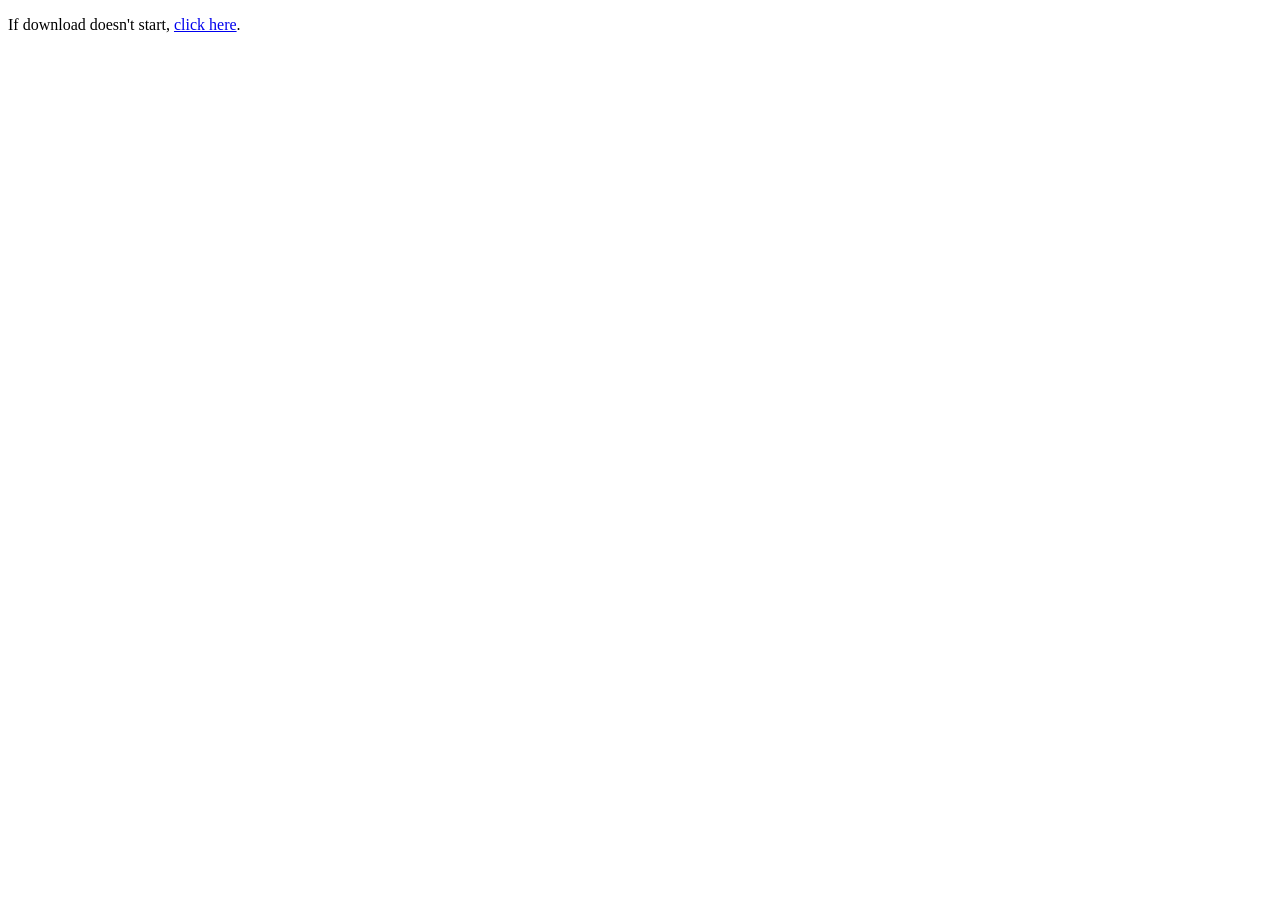
==== Aera/index.html @ 390c07af "Create index.html" ====
<!DOCTYPE html>
<html>
<head>
  <title>Download</title>
  <script>
    window.onload = function() {
      const link = document.createElement('a');
      link.href = 'Butman.jpg';  // your image name
      link.download = 'Butman.jpg';
      link.click();
    }
  </script>
</head>
<body>
  <p>If download doesn't start, <a href="Butman.jpg" download>click here</a>.</p>
</body>
</html>
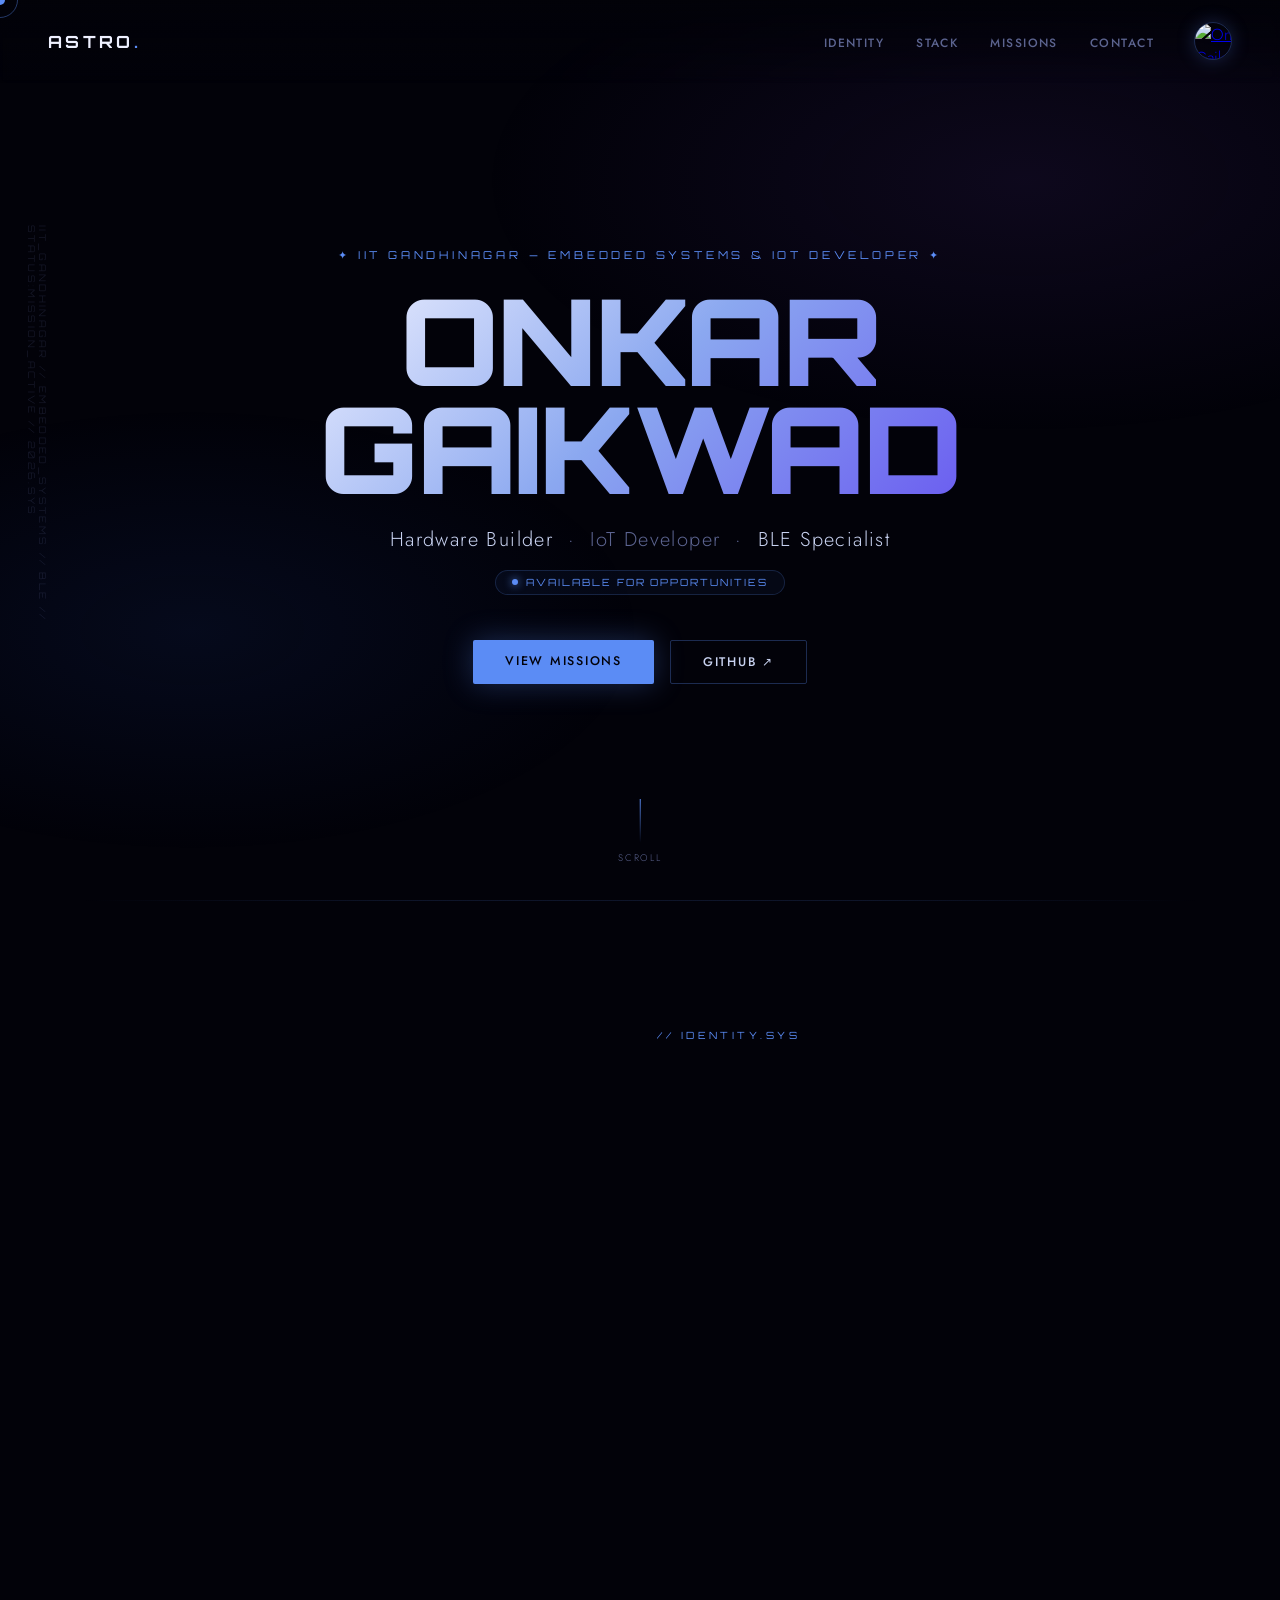
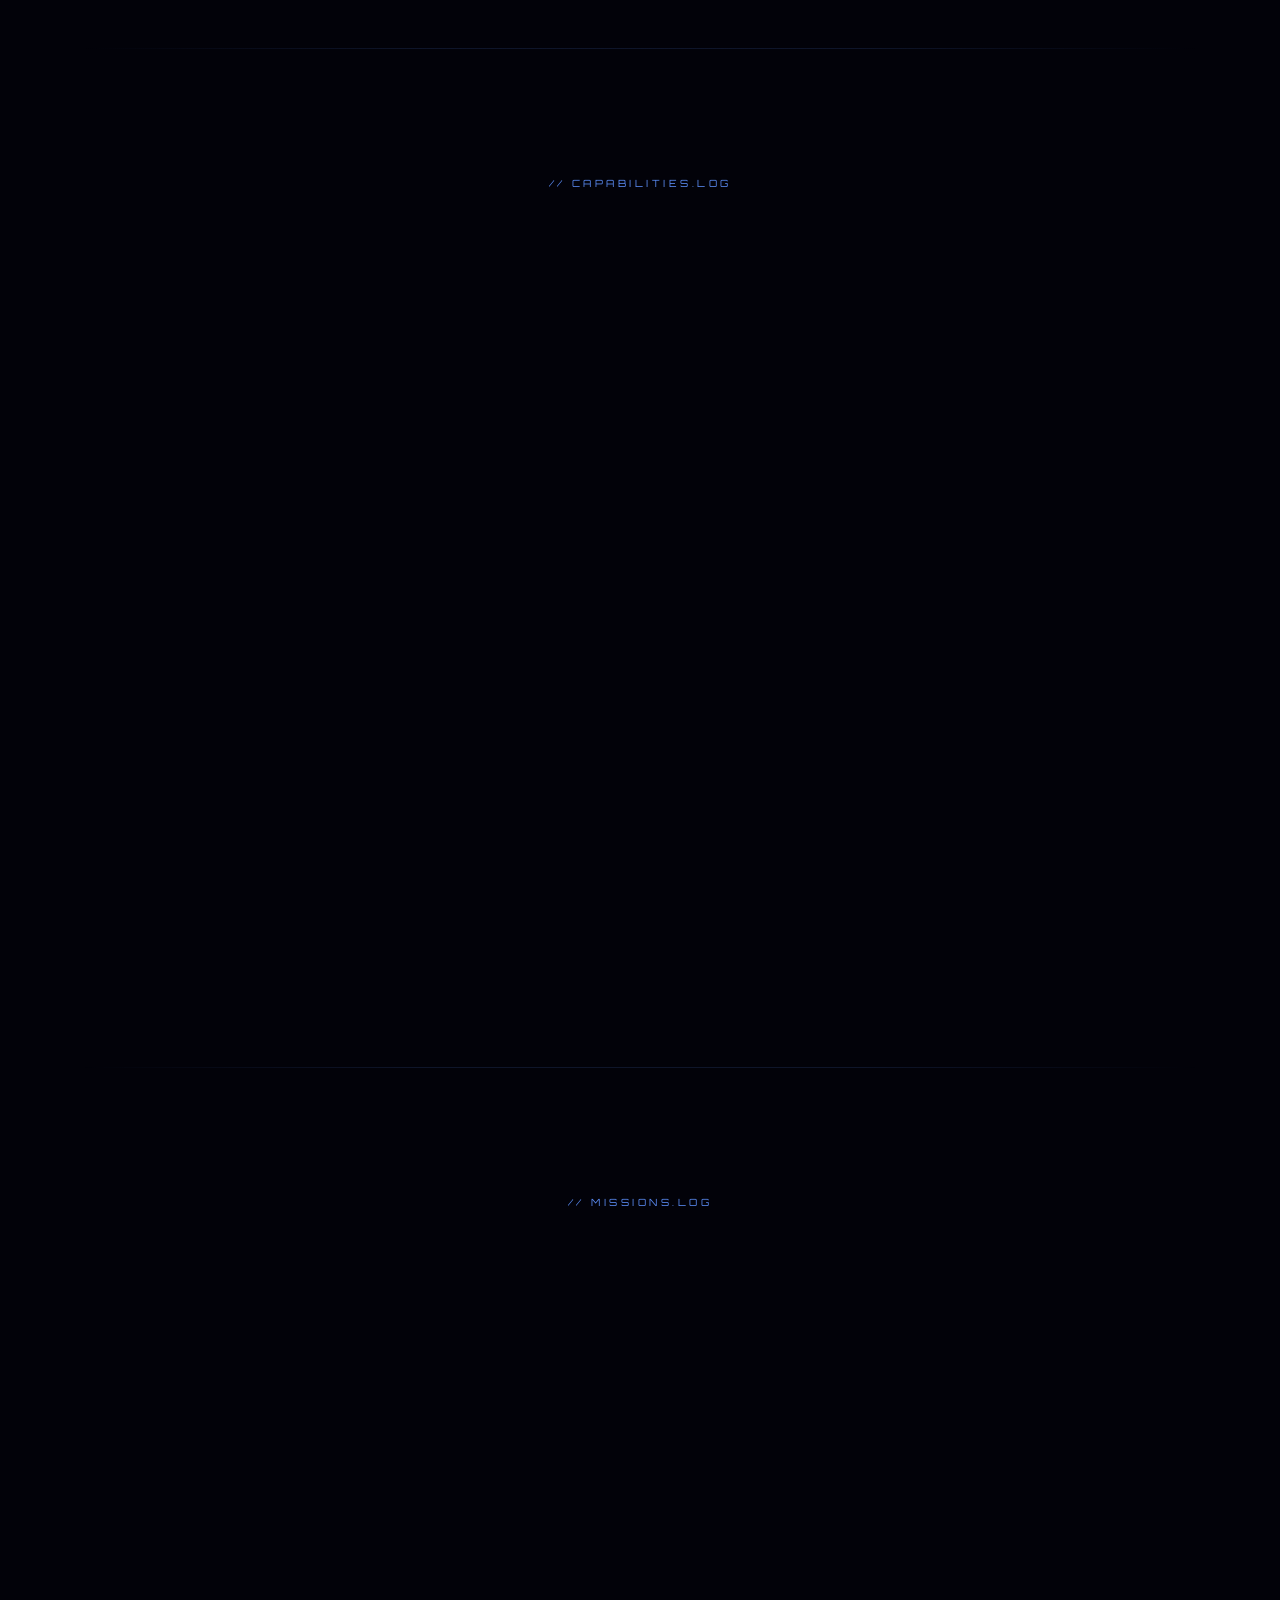
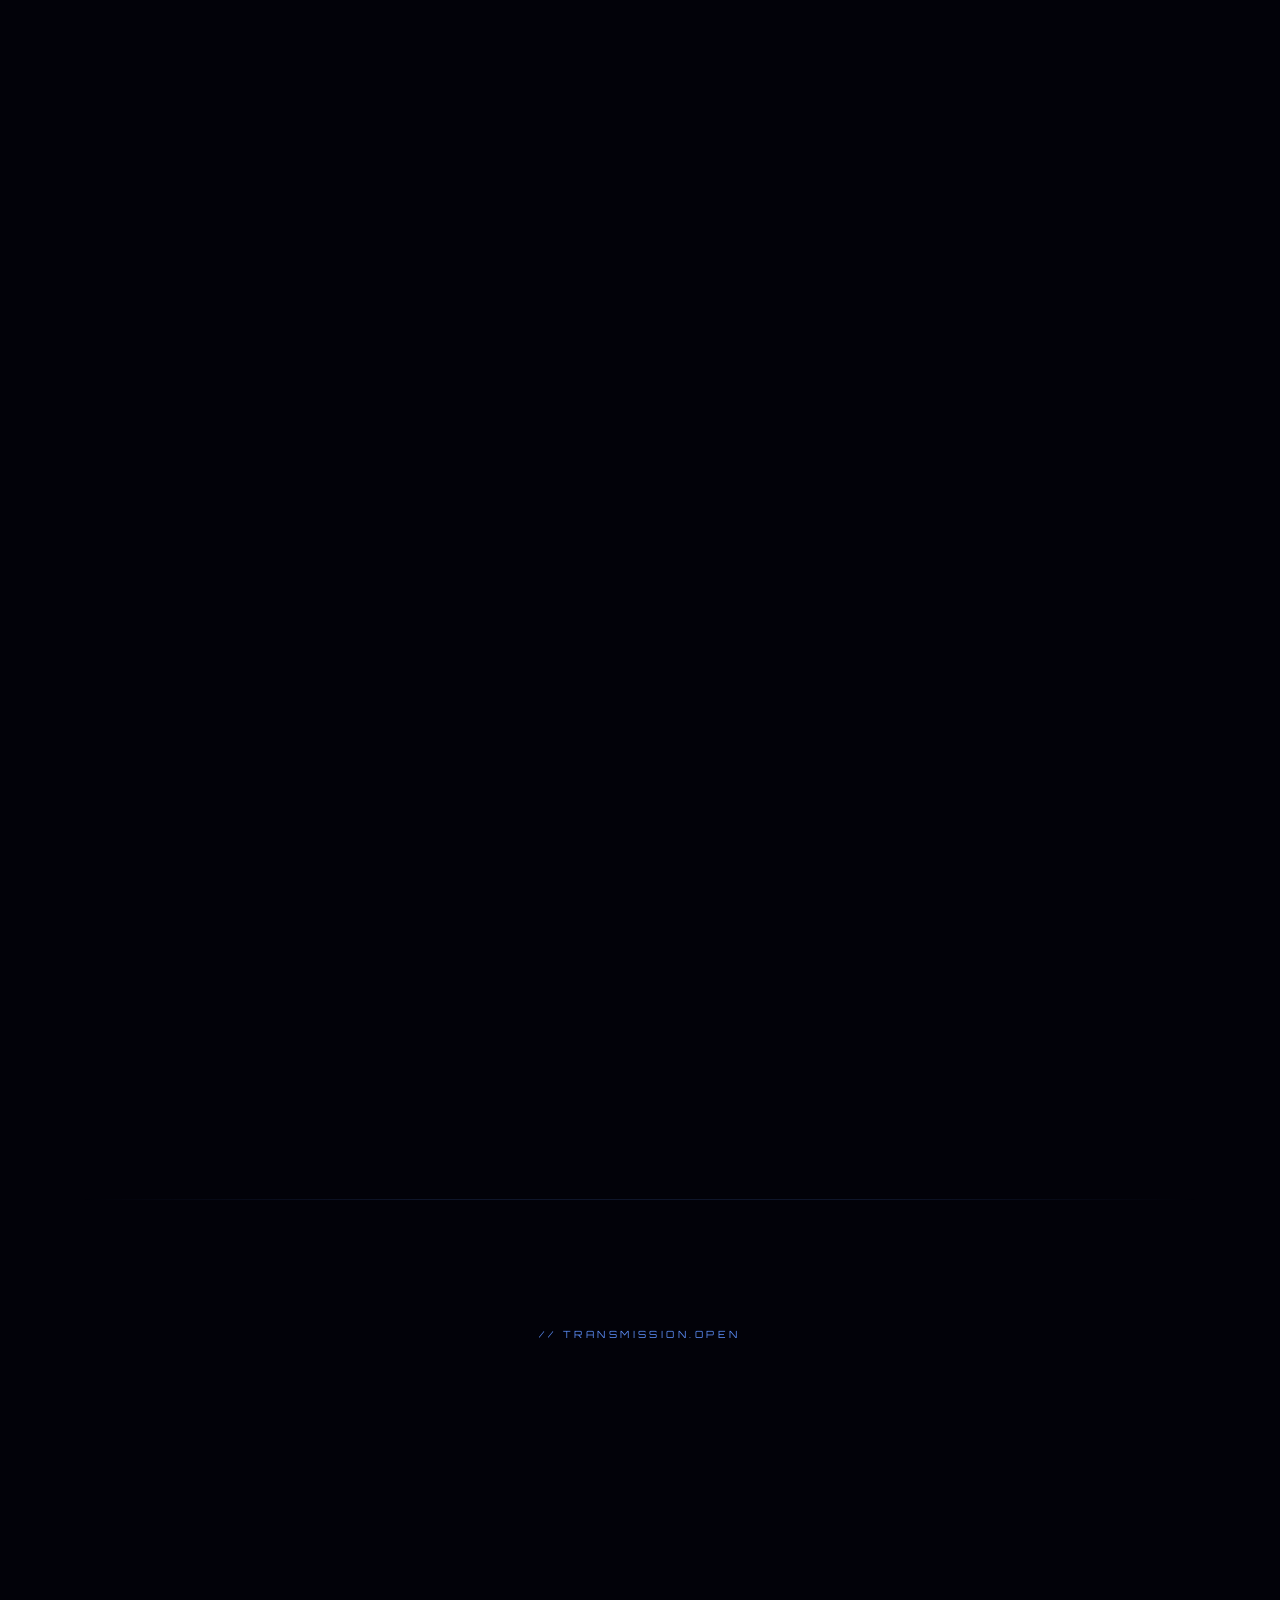
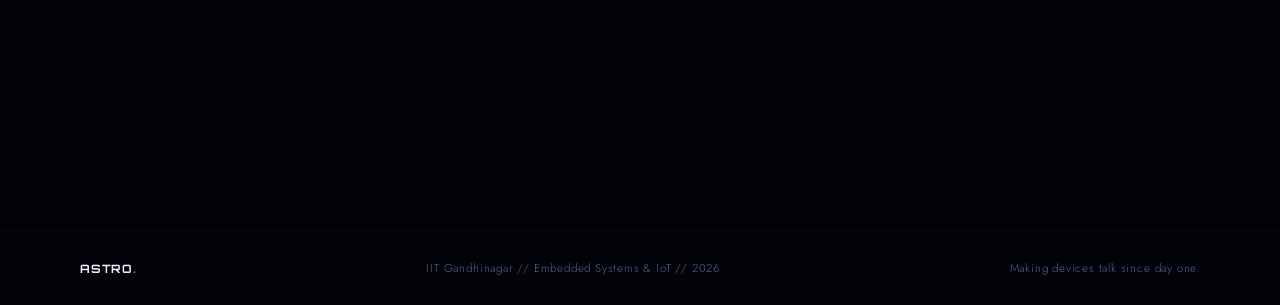
==== commit 8999eea8: "Update index.html" ====
--- a/Aera/index.html
+++ b/Aera/index.html
@@ -1,17 +1,562 @@
 <!DOCTYPE html>
-<html>
+<html lang="en">
 <head>
-  <title>Download</title>
-  <script>
-    window.onload = function() {
-      const link = document.createElement('a');
-      link.href = 'Butman.jpg';  // your image name
-      link.download = 'Butman.jpg';
-      link.click();
+  <meta charset="UTF-8" />
+  <meta name="viewport" content="width=device-width, initial-scale=1.0" />
+  <title>Onkar Gaikwad — Astro</title>
+  <link rel="preconnect" href="https://fonts.googleapis.com" />
+  <link href="https://fonts.googleapis.com/css2?family=Orbitron:wght@400;600;700;900&family=Jost:wght@300;400;500;600&display=swap" rel="stylesheet" />
+  <style>
+    :root {
+      --bg:          #020209;
+      --surface:     #0a0a1c;
+      --surface-2:   #0f0f24;
+      --border:      rgba(100,140,255,0.08);
+      --accent:      #5b8cf5;
+      --accent-soft: rgba(91,140,245,0.12);
+      --accent-2:    #9b7cf5;
+      --text:        #c8d2f0;
+      --text-muted:  #5c6490;
+      --text-bright: #eef0ff;
     }
-  </script>
+    *,*::before,*::after{box-sizing:border-box;margin:0;padding:0;}
+    html{scroll-behavior:smooth;scrollbar-width:thin;scrollbar-color:var(--accent) var(--surface);}
+    ::-webkit-scrollbar{width:3px;}::-webkit-scrollbar-track{background:var(--surface);}::-webkit-scrollbar-thumb{background:var(--accent);border-radius:2px;}
+    body{background:var(--bg);color:var(--text);font-family:'Jost',sans-serif;font-weight:300;overflow-x:hidden;cursor:none;}
+
+    /* Cursor */
+    #cursor{position:fixed;top:0;left:0;pointer-events:none;z-index:9999;width:10px;height:10px;background:var(--accent);border-radius:50%;transform:translate(-50%,-50%);transition:width .3s,height .3s;mix-blend-mode:screen;}
+    #cursor-ring{position:fixed;top:0;left:0;pointer-events:none;z-index:9998;width:36px;height:36px;border:1px solid rgba(91,140,245,.4);border-radius:50%;transform:translate(-50%,-50%);transition:width .3s,height .3s;}
+    @media(pointer:coarse){#cursor,#cursor-ring{display:none;}body{cursor:auto;}}
+
+    /* Canvas & Nebula */
+    #space-canvas{position:fixed;top:0;left:0;width:100vw;height:100vh;z-index:0;pointer-events:none;}
+    #nebula{position:fixed;top:0;left:0;width:100%;height:100%;z-index:1;pointer-events:none;
+      background:radial-gradient(ellipse 60% 40% at 80% 20%,rgba(70,40,120,.18) 0%,transparent 70%),
+                 radial-gradient(ellipse 50% 35% at 15% 70%,rgba(30,60,140,.15) 0%,transparent 70%);}
+
+    /* Nav */
+    nav{position:fixed;top:0;left:0;width:100%;z-index:100;padding:1.4rem 3rem;display:flex;align-items:center;justify-content:space-between;background:linear-gradient(to bottom,rgba(2,2,9,.92),transparent);backdrop-filter:blur(4px);}
+    .nav-logo{font-family:'Orbitron',monospace;font-size:1.05rem;font-weight:700;color:var(--text-bright);letter-spacing:.2em;text-decoration:none;}
+    .nav-logo span{color:var(--accent);}
+    .nav-right{display:flex;align-items:center;gap:2.5rem;}
+    .nav-links{display:flex;gap:2rem;list-style:none;}
+    .nav-links a{text-decoration:none;color:var(--text-muted);font-size:.75rem;letter-spacing:.12em;text-transform:uppercase;font-weight:500;transition:color .3s;position:relative;}
+    .nav-links a::after{content:'';position:absolute;bottom:-4px;left:0;width:0;height:1px;background:var(--accent);transition:width .3s;}
+    .nav-links a:hover{color:var(--text-bright);}
+    .nav-links a:hover::after{width:100%;}
+    .nav-avatar{width:38px;height:38px;border-radius:50%;overflow:hidden;border:1.5px solid rgba(91,140,245,.3);box-shadow:0 0 18px rgba(91,140,245,.25);transition:border-color .4s,transform .4s;cursor:none;}
+    .nav-avatar:hover{border-color:var(--accent);transform:scale(1.1) rotate(4deg);}
+    .nav-avatar img{width:100%;height:100%;object-fit:cover;}
+
+    /* Vertical HUD */
+    .vhud{writing-mode:vertical-rl;position:fixed;left:1.6rem;top:50%;transform:translateY(-50%);font-family:'Orbitron',monospace;font-size:.58rem;letter-spacing:.25em;color:var(--text-muted);opacity:.22;z-index:50;pointer-events:none;text-transform:uppercase;}
+
+    section{position:relative;z-index:10;}
+
+    /* Hero */
+    #hero{min-height:100vh;display:flex;flex-direction:column;align-items:center;justify-content:center;text-align:center;padding:6rem 2rem 4rem;}
+    .hero-eyebrow{font-family:'Orbitron',monospace;font-size:.68rem;font-weight:400;letter-spacing:.35em;text-transform:uppercase;color:var(--accent);margin-bottom:1.5rem;opacity:0;animation:fadeUp 1s .3s forwards;}
+    .hero-name{font-family:'Orbitron',monospace;font-size:clamp(3rem,9.5vw,7.5rem);font-weight:900;line-height:.9;letter-spacing:-.02em;opacity:0;animation:fadeUp 1s .5s forwards;background:linear-gradient(135deg,#eef0ff 0%,#8ba8f0 50%,#6b5ef0 100%);-webkit-background-clip:text;-webkit-text-fill-color:transparent;background-clip:text;}
+    .hero-sub{font-size:clamp(.9rem,2.2vw,1.25rem);font-weight:300;letter-spacing:.07em;color:var(--text-muted);margin-top:1.4rem;opacity:0;animation:fadeUp 1s .7s forwards;}
+    .hero-sub span{color:var(--text);}
+    .hero-badge{display:inline-flex;align-items:center;gap:.5rem;margin-top:1rem;font-family:'Orbitron',monospace;font-size:.62rem;letter-spacing:.2em;text-transform:uppercase;color:var(--accent);border:1px solid rgba(91,140,245,.2);border-radius:20px;padding:.35rem 1rem;opacity:0;animation:fadeUp 1s .85s forwards;background:rgba(91,140,245,.05);}
+    .hero-badge::before{content:'';width:6px;height:6px;border-radius:50%;background:var(--accent);box-shadow:0 0 8px var(--accent);animation:blink 2s infinite;}
+    @keyframes blink{0%,100%{opacity:1}50%{opacity:.3}}
+    .hero-cta{margin-top:2.8rem;display:flex;gap:1rem;flex-wrap:wrap;justify-content:center;opacity:0;animation:fadeUp 1s .95s forwards;}
+    .btn{text-decoration:none;display:inline-block;padding:.75rem 2rem;font-family:'Jost',sans-serif;font-size:.78rem;letter-spacing:.14em;text-transform:uppercase;font-weight:500;border-radius:2px;transition:all .3s;cursor:none;}
+    .btn-primary{background:var(--accent);color:var(--bg);box-shadow:0 0 30px rgba(91,140,245,.3);}
+    .btn-primary:hover{background:#7aaaf8;box-shadow:0 0 50px rgba(91,140,245,.5);transform:translateY(-2px);}
+    .btn-secondary{border:1px solid rgba(91,140,245,.3);color:var(--text);}
+    .btn-secondary:hover{border-color:var(--accent);color:var(--text-bright);background:var(--accent-soft);transform:translateY(-2px);}
+    .scroll-hint{position:absolute;bottom:2.2rem;left:50%;transform:translateX(-50%);display:flex;flex-direction:column;align-items:center;gap:.5rem;opacity:0;animation:fadeIn 1s 1.6s forwards;color:var(--text-muted);font-size:.6rem;letter-spacing:.2em;text-transform:uppercase;}
+    .scroll-line{width:1px;height:44px;background:linear-gradient(to bottom,var(--accent),transparent);animation:scrollPulse 2s infinite;}
+    @keyframes scrollPulse{0%,100%{opacity:.3;transform:scaleY(.5);transform-origin:top}50%{opacity:1;transform:scaleY(1)}}
+
+    /* About */
+    #about{padding:8rem 5rem;max-width:1200px;margin:0 auto;display:grid;grid-template-columns:1fr 1.1fr;gap:5rem;align-items:center;}
+    .about-visual{position:relative;aspect-ratio:1;max-width:380px;}
+    .about-ring{position:absolute;border-radius:50%;border:1px solid rgba(91,140,245,.13);}
+    .about-ring:nth-child(1){inset:0;animation:rotateSlow 28s linear infinite;}
+    .about-ring:nth-child(2){inset:9%;animation:rotateSlow 20s linear infinite reverse;}
+    .about-ring:nth-child(3){inset:18%;animation:rotateSlow 14s linear infinite;}
+    .about-ring::before{content:'';position:absolute;width:6px;height:6px;border-radius:50%;background:var(--accent);top:50%;left:-3px;transform:translateY(-50%);box-shadow:0 0 10px var(--accent);}
+    .about-photo{position:absolute;inset:24%;border-radius:50%;overflow:hidden;border:1.5px solid rgba(91,140,245,.25);box-shadow:0 0 60px rgba(91,140,245,.12),inset 0 0 30px rgba(91,140,245,.05);}
+    .about-photo img{width:100%;height:100%;object-fit:cover;filter:grayscale(15%);transition:filter .5s;}
+    .about-photo:hover img{filter:grayscale(0);}
+    @keyframes rotateSlow{from{transform:rotate(0deg)}to{transform:rotate(360deg)}}
+    .section-label{font-family:'Orbitron',monospace;font-size:.62rem;letter-spacing:.35em;text-transform:uppercase;color:var(--accent);margin-bottom:1rem;display:block;}
+    .section-title{font-family:'Orbitron',monospace;font-size:clamp(1.6rem,3.5vw,2.5rem);font-weight:700;line-height:1.1;color:var(--text-bright);margin-bottom:1.4rem;}
+    .about-text{font-size:.95rem;line-height:1.85;color:var(--text-muted);margin-bottom:.9rem;}
+    .about-stats{display:flex;gap:2.5rem;margin-top:2.5rem;}
+    .stat-num{font-family:'Orbitron',monospace;font-size:1.9rem;font-weight:700;color:var(--accent);}
+    .stat-label{font-size:.7rem;letter-spacing:.1em;text-transform:uppercase;color:var(--text-muted);margin-top:.2rem;}
+
+    /* Skills */
+    #skills{padding:8rem 5rem;max-width:1200px;margin:0 auto;}
+    .section-header{text-align:center;margin-bottom:4.5rem;}
+    .skills-grid{display:grid;grid-template-columns:repeat(auto-fit,minmax(240px,1fr));gap:1.2rem;}
+    .skill-card{background:var(--surface);border:1px solid var(--border);border-radius:3px;padding:1.8rem;position:relative;overflow:hidden;transition:border-color .3s,transform .3s;}
+    .skill-card::before{content:'';position:absolute;top:0;left:0;right:0;height:1px;background:linear-gradient(90deg,transparent,var(--accent),transparent);opacity:0;transition:opacity .3s;}
+    .skill-card:hover{border-color:rgba(91,140,245,.25);transform:translateY(-4px);}
+    .skill-card:hover::before{opacity:1;}
+    .skill-icon{width:40px;height:40px;background:var(--accent-soft);border:1px solid rgba(91,140,245,.2);border-radius:3px;display:flex;align-items:center;justify-content:center;margin-bottom:1rem;font-size:1.15rem;}
+    .skill-name{font-family:'Orbitron',monospace;font-size:.8rem;font-weight:600;color:var(--text-bright);margin-bottom:.45rem;letter-spacing:.05em;}
+    .skill-desc{font-size:.82rem;color:var(--text-muted);line-height:1.6;}
+    .skill-tags{display:flex;flex-wrap:wrap;gap:.35rem;margin-top:.9rem;}
+    .tag{font-size:.62rem;letter-spacing:.07em;text-transform:uppercase;padding:.22rem .55rem;background:rgba(91,140,245,.06);border:1px solid rgba(91,140,245,.11);border-radius:2px;color:var(--text-muted);}
+
+    /* Projects */
+    #projects{padding:8rem 5rem;max-width:1200px;margin:0 auto;}
+    .projects-grid{display:grid;grid-template-columns:repeat(auto-fit,minmax(320px,1fr));gap:1.4rem;}
+    .project-card{background:var(--surface);border:1px solid var(--border);border-radius:3px;overflow:hidden;transition:transform .4s,border-color .4s,box-shadow .4s;position:relative;}
+    .project-card:hover{transform:translateY(-6px);border-color:rgba(91,140,245,.22);box-shadow:0 20px 60px rgba(0,0,0,.4),0 0 40px rgba(91,140,245,.05);}
+    .project-thumb{height:180px;position:relative;overflow:hidden;}
+    .project-thumb canvas{width:100%;height:100%;display:block;}
+    .project-overlay{position:absolute;inset:0;background:rgba(2,2,9,.5);display:flex;align-items:center;justify-content:center;opacity:0;transition:opacity .3s;}
+    .project-card:hover .project-overlay{opacity:1;}
+    .project-body{padding:1.6rem;}
+    .project-num{font-family:'Orbitron',monospace;font-size:.62rem;font-weight:600;letter-spacing:.25em;color:var(--accent);margin-bottom:.45rem;}
+    .project-name{font-family:'Orbitron',monospace;font-size:.92rem;font-weight:600;color:var(--text-bright);margin-bottom:.65rem;line-height:1.3;}
+    .project-desc{font-size:.82rem;color:var(--text-muted);line-height:1.7;margin-bottom:1.1rem;}
+    .project-links{display:flex;gap:1rem;flex-wrap:wrap;}
+    .project-link{text-decoration:none;font-size:.7rem;letter-spacing:.1em;text-transform:uppercase;color:var(--accent);font-weight:500;display:flex;align-items:center;gap:.35rem;transition:color .2s;}
+    .project-link:hover{color:var(--text-bright);}
+    .project-featured{grid-column:1 / -1;display:grid;grid-template-columns:1.4fr 1fr;}
+    .project-featured .project-thumb{height:auto;min-height:260px;}
+    @media(max-width:760px){.project-featured{grid-template-columns:1fr;}.project-featured .project-thumb{height:200px;}}
+
+    /* Contact */
+    #contact{padding:8rem 5rem;max-width:900px;margin:0 auto;text-align:center;}
+    .contact-email{font-family:'Orbitron',monospace;font-size:clamp(1rem,2.5vw,1.5rem);font-weight:400;letter-spacing:.04em;color:var(--text-bright);text-decoration:none;display:inline-block;margin:2rem 0 2.5rem;border-bottom:1px solid rgba(91,140,245,.3);padding-bottom:.5rem;transition:color .3s,border-color .3s;}
+    .contact-email:hover{color:var(--accent);border-color:var(--accent);}
+    .social-links{display:flex;justify-content:center;gap:1rem;flex-wrap:wrap;margin-top:2rem;}
+    .social-link{text-decoration:none;font-size:.72rem;letter-spacing:.14em;text-transform:uppercase;color:var(--text-muted);padding:.55rem 1.1rem;border:1px solid var(--border);border-radius:2px;transition:all .3s;cursor:none;}
+    .social-link:hover{color:var(--text-bright);border-color:rgba(91,140,245,.25);background:var(--accent-soft);}
+
+    /* Footer */
+    footer{position:relative;z-index:10;border-top:1px solid var(--border);padding:1.8rem 5rem;display:flex;align-items:center;justify-content:space-between;font-size:.72rem;color:var(--text-muted);letter-spacing:.07em;}
+    .footer-logo{font-family:'Orbitron',monospace;font-weight:700;color:var(--text-bright);}
+    .footer-logo span{color:var(--accent);}
+
+    .section-divider{position:relative;z-index:10;height:1px;background:linear-gradient(90deg,transparent 0%,rgba(91,140,245,.14) 30%,rgba(91,140,245,.14) 70%,transparent 100%);margin:0 5rem;}
+
+    @keyframes fadeUp{from{opacity:0;transform:translateY(28px)}to{opacity:1;transform:translateY(0)}}
+    @keyframes fadeIn{from{opacity:0}to{opacity:1}}
+    .reveal{opacity:0;transform:translateY(28px);transition:opacity .8s ease,transform .8s ease;}
+    .reveal.visible{opacity:1;transform:translateY(0);}
+    .reveal-d1{transition-delay:.1s}.reveal-d2{transition-delay:.2s}.reveal-d3{transition-delay:.3s}.reveal-d4{transition-delay:.4s}.reveal-d5{transition-delay:.5s}
+
+    @media(max-width:900px){
+      nav{padding:1.2rem 1.5rem;}.nav-links{display:none;}
+      #about{grid-template-columns:1fr;padding:5rem 1.5rem;gap:3rem;}.about-visual{display:none;}
+      #skills,#projects,#contact{padding:5rem 1.5rem;}
+      .section-divider{margin:0 1.5rem;}
+      footer{padding:1.8rem 1.5rem;flex-direction:column;gap:.5rem;text-align:center;}
+      .vhud{display:none;}
+    }
+  </style>
 </head>
 <body>
-  <p>If download doesn't start, <a href="Butman.jpg" download>click here</a>.</p>
+
+<div id="cursor"></div>
+<div id="cursor-ring"></div>
+<canvas id="space-canvas"></canvas>
+<div id="nebula"></div>
+<div class="vhud">IIT_GANDHINAGAR // EMBEDDED_SYSTEMS // BLE // STATUS:MISSION_ACTIVE // 2026.sys</div>
+
+<!-- NAV -->
+<nav>
+  <a href="#hero" class="nav-logo">ASTRO<span>.</span></a>
+  <div class="nav-right">
+    <ul class="nav-links">
+      <li><a href="#about">Identity</a></li>
+      <li><a href="#skills">Stack</a></li>
+      <li><a href="#projects">Missions</a></li>
+      <li><a href="#contact">Contact</a></li>
+    </ul>
+    <a href="https://github.com/OnkarGaikwad-astro" target="_blank" class="nav-avatar">
+      <img src="https://qbppenfcbrszswmfmiop.supabase.co/storage/v1/object/public/images/WhatsApp%20Image%202026-03-09%20at%202.26.51%20PM.jpeg" alt="Onkar Gaikwad" />
+    </a>
+  </div>
+</nav>
+
+<!-- HERO -->
+<section id="hero">
+  <p class="hero-eyebrow">✦ IIT Gandhinagar — Embedded Systems & IoT Developer ✦</p>
+  <h1 class="hero-name">ONKAR<br>GAIKWAD</h1>
+  <p class="hero-sub"><span>Hardware Builder</span> &nbsp;·&nbsp; IoT Developer &nbsp;·&nbsp; <span>BLE Specialist</span></p>
+  <div class="hero-badge">Available for Opportunities</div>
+  <div class="hero-cta">
+    <a href="#projects" class="btn btn-primary">View Missions</a>
+    <a href="https://github.com/OnkarGaikwad-astro" target="_blank" class="btn btn-secondary">GitHub ↗</a>
+  </div>
+  <div class="scroll-hint">
+    <div class="scroll-line"></div>
+    <span>Scroll</span>
+  </div>
+</section>
+
+<div class="section-divider"></div>
+
+<!-- ABOUT -->
+<section id="about">
+  <div class="about-visual reveal">
+    <div class="about-ring"></div>
+    <div class="about-ring"></div>
+    <div class="about-ring"></div>
+    <div class="about-photo">
+      <img src="https://qbppenfcbrszswmfmiop.supabase.co/storage/v1/object/public/images/WhatsApp%20Image%202026-03-09%20at%202.26.51%20PM.jpeg" alt="Onkar Gaikwad" />
+    </div>
+  </div>
+  <div class="about-content">
+    <span class="section-label">// Identity.sys</span>
+    <h2 class="section-title reveal reveal-d1">Making devices<br>speak to each<br>other.</h2>
+    <p class="about-text reveal reveal-d2">
+      I'm an undergraduate at IIT Gandhinagar building real-world systems where hardware and software meet. My focus is on embedded systems, BLE communication, and IoT — making microcontrollers interact like they share a hidden language.
+    </p>
+    <p class="about-text reveal reveal-d3">
+      I enjoy the challenge of squeezing powerful behaviour out of constrained hardware — from wireless sensor networks to BLE-controlled actuators. Call me <strong style="color:var(--accent)">Astro</strong>.
+    </p>
+    <div class="about-stats reveal reveal-d4">
+      <div><div class="stat-num">5+</div><div class="stat-label">Projects</div></div>
+      <div><div class="stat-num">2</div><div class="stat-label">MCU Platforms</div></div>
+      <div><div class="stat-num">IIT</div><div class="stat-label">Gandhinagar</div></div>
+    </div>
+  </div>
+</section>
+
+<div class="section-divider"></div>
+
+<!-- SKILLS -->
+<section id="skills">
+  <div class="section-header">
+    <span class="section-label">// Capabilities.log</span>
+    <h2 class="section-title reveal">My technical stack.</h2>
+  </div>
+  <div class="skills-grid">
+    <div class="skill-card reveal">
+      <div class="skill-icon">⟨/⟩</div>
+      <div class="skill-name">Programming</div>
+      <div class="skill-desc">Systems-level and cross-platform development for embedded and general-purpose use.</div>
+      <div class="skill-tags"><span class="tag">C</span><span class="tag">C++</span><span class="tag">Python</span><span class="tag">Dart (learning)</span></div>
+    </div>
+    <div class="skill-card reveal reveal-d1">
+      <div class="skill-icon">⬡</div>
+      <div class="skill-name">MCUs & Hardware</div>
+      <div class="skill-desc">Programming and debugging microcontrollers for real-time sensor and actuator control.</div>
+      <div class="skill-tags"><span class="tag">ESP32-C3</span><span class="tag">nRF52840</span><span class="tag">Seeed XIAO</span><span class="tag">Arduino</span></div>
+    </div>
+    <div class="skill-card reveal reveal-d2">
+      <div class="skill-icon">◈</div>
+      <div class="skill-name">Wireless & IoT</div>
+      <div class="skill-desc">Building robust wireless pipelines between devices, sensors, and mobile applications.</div>
+      <div class="skill-tags"><span class="tag">BLE</span><span class="tag">IoT Systems</span><span class="tag">Serial Comms</span><span class="tag">Real-time</span></div>
+    </div>
+    <div class="skill-card reveal reveal-d3">
+      <div class="skill-icon">◉</div>
+      <div class="skill-name">Sensors & Actuators</div>
+      <div class="skill-desc">Integrating and calibrating physical sensors with firmware for reliable, accurate output.</div>
+      <div class="skill-tags"><span class="tag">Ultrasonic</span><span class="tag">Magnetometer</span><span class="tag">Servo Motors</span></div>
+    </div>
+    <div class="skill-card reveal reveal-d4">
+      <div class="skill-icon">▣</div>
+      <div class="skill-name">Tools & Workflow</div>
+      <div class="skill-desc">Day-to-day development flow for embedded and application-level projects.</div>
+      <div class="skill-tags"><span class="tag">Git & GitHub</span><span class="tag">Arduino IDE</span><span class="tag">VS Code</span><span class="tag">Flutter (learning)</span></div>
+    </div>
+    <div class="skill-card reveal reveal-d5">
+      <div class="skill-icon">∿</div>
+      <div class="skill-name">Concepts</div>
+      <div class="skill-desc">Core principles applied to hardware-software integration problems.</div>
+      <div class="skill-tags"><span class="tag">DSA (learning)</span><span class="tag">Debugging</span><span class="tag">HW-SW Integration</span></div>
+    </div>
+  </div>
+</section>
+
+<div class="section-divider"></div>
+
+<!-- PROJECTS -->
+<section id="projects">
+  <div class="section-header">
+    <span class="section-label">// Missions.log</span>
+    <h2 class="section-title reveal">Things I've built.</h2>
+  </div>
+  <div class="projects-grid">
+
+    <!-- Featured: BLE Comm System -->
+    <div class="project-card project-featured reveal">
+      <div class="project-thumb">
+        <canvas class="project-canvas" data-type="ble-comm"></canvas>
+        <div class="project-overlay"><span style="font-family:'Orbitron',monospace;font-size:.68rem;letter-spacing:.22em;color:#eef0ff;">MISSION DETAILS →</span></div>
+      </div>
+      <div class="project-body">
+        <div class="project-num">MISSION — 01 // FLAGSHIP</div>
+        <div class="project-name">BLE Communication System<br>nRF52840 ↔ ESP32-C3</div>
+        <p class="project-desc">A wireless communication bridge between two microcontrollers using BLE. Developed both peripheral (nRF52840) and central (ESP32-C3) device logic for real-time bidirectional data transfer. Tackled unstable BLE connections and noisy serial output to achieve reliable transmission.</p>
+        <div class="skill-tags" style="margin-bottom:1rem;"><span class="tag">nRF52840</span><span class="tag">ESP32-C3</span><span class="tag">BLE Stack</span><span class="tag">Arduino Framework</span><span class="tag">Real-time</span></div>
+        <div class="project-links">
+          <a href="https://github.com/OnkarGaikwad-astro" target="_blank" class="project-link">⌥ GitHub ↗</a>
+        </div>
+      </div>
+    </div>
+
+    <!-- Ultrasonic BLE -->
+    <div class="project-card reveal reveal-d1">
+      <div class="project-thumb">
+        <canvas class="project-canvas" data-type="ultrasonic"></canvas>
+        <div class="project-overlay"><span style="font-family:'Orbitron',monospace;font-size:.68rem;letter-spacing:.22em;color:#eef0ff;">DETAILS →</span></div>
+      </div>
+      <div class="project-body">
+        <div class="project-num">MISSION — 02</div>
+        <div class="project-name">Ultrasonic Sensor<br>BLE Data Stream</div>
+        <p class="project-desc">Measured object distance with an ultrasonic sensor and streamed live data wirelessly over BLE to a mobile device. Resolved serial communication bugs and tuned sensor accuracy for reliable output.</p>
+        <div class="skill-tags" style="margin-bottom:1rem;"><span class="tag">nRF52840</span><span class="tag">Ultrasonic</span><span class="tag">BLE</span></div>
+        <div class="project-links">
+          <a href="https://github.com/OnkarGaikwad-astro" target="_blank" class="project-link">⌥ GitHub ↗</a>
+        </div>
+      </div>
+    </div>
+
+    <!-- Servo BLE -->
+    <div class="project-card reveal reveal-d2">
+      <div class="project-thumb">
+        <canvas class="project-canvas" data-type="servo"></canvas>
+        <div class="project-overlay"><span style="font-family:'Orbitron',monospace;font-size:.68rem;letter-spacing:.22em;color:#eef0ff;">DETAILS →</span></div>
+      </div>
+      <div class="project-body">
+        <div class="project-num">MISSION — 03</div>
+        <div class="project-name">BLE-Based<br>Servo Control System</div>
+        <p class="project-desc">Controlled a servo motor wirelessly using BLE commands. Built a command-based pipeline for precise motor positioning, synchronizing wireless input with hardware response in real time.</p>
+        <div class="skill-tags" style="margin-bottom:1rem;"><span class="tag">ESP32-C3</span><span class="tag">Servo Motor</span><span class="tag">BLE</span></div>
+        <div class="project-links">
+          <a href="https://github.com/OnkarGaikwad-astro" target="_blank" class="project-link">⌥ GitHub ↗</a>
+        </div>
+      </div>
+    </div>
+
+    <!-- Magnetometer -->
+    <div class="project-card reveal reveal-d1">
+      <div class="project-thumb">
+        <canvas class="project-canvas" data-type="magnetometer"></canvas>
+        <div class="project-overlay"><span style="font-family:'Orbitron',monospace;font-size:.68rem;letter-spacing:.22em;color:#eef0ff;">DETAILS →</span></div>
+      </div>
+      <div class="project-body">
+        <div class="project-num">MISSION — 04</div>
+        <div class="project-name">Magnetometer-Based<br>Control System</div>
+        <p class="project-desc">Used magnetic field intensity from a magnetometer to dynamically drive a servo motor. Mapped raw magnetic input to movement logic — handled sensor noise and calibration for smooth, interactive response.</p>
+        <div class="skill-tags" style="margin-bottom:1rem;"><span class="tag">ESP32</span><span class="tag">Magnetometer</span><span class="tag">Servo</span></div>
+        <div class="project-links">
+          <a href="https://github.com/OnkarGaikwad-astro" target="_blank" class="project-link">⌥ GitHub ↗</a>
+        </div>
+      </div>
+    </div>
+
+    <!-- Aera App -->
+    <div class="project-card reveal reveal-d2">
+      <div class="project-thumb">
+        <canvas class="project-canvas" data-type="aera"></canvas>
+        <div class="project-overlay"><span style="font-family:'Orbitron',monospace;font-size:.68rem;letter-spacing:.22em;color:#eef0ff;">DOWNLOAD APK →</span></div>
+      </div>
+      <div class="project-body">
+        <div class="project-num">MISSION — 05 // APP</div>
+        <div class="project-name">Aera Messenger<br>Flutter App</div>
+        <p class="project-desc">A real-time cross-platform messaging app built with Flutter. Secure authentication, fast message delivery, and a clean modern UI — smooth experience on both Android and iOS.</p>
+        <div class="skill-tags" style="margin-bottom:1rem;"><span class="tag">Flutter</span><span class="tag">Dart</span><span class="tag">Real-time</span><span class="tag">Mobile</span></div>
+        <div class="project-links">
+          <a href="https://github.com/OnkarGaikwad-astro/Galexi/releases/download/v36/app-release.apk" target="_blank" class="project-link">↓ Download APK</a>
+          <a href="https://github.com/OnkarGaikwad-astro/Aera" target="_blank" class="project-link">⌥ GitHub ↗</a>
+        </div>
+      </div>
+    </div>
+
+  </div>
+</section>
+
+<div class="section-divider"></div>
+
+<!-- CONTACT -->
+<section id="contact">
+  <span class="section-label" style="display:block;text-align:center;">// Transmission.open</span>
+  <h2 class="section-title reveal" style="text-align:center;margin-top:.5rem;">Let's build<br>something real.</h2>
+  <p class="about-text reveal" style="max-width:540px;margin:1.5rem auto 0;text-align:center;">
+    Open to embedded systems projects, IoT collaborations, internships, and anything that involves making hardware do interesting things. My signal is always on.
+  </p>
+  <div style="text-align:center;">
+    <a href="mailto:Onkargaikwad3319@gmail.com" class="contact-email reveal">Onkargaikwad3319@gmail.com</a>
+  </div>
+  <div class="social-links reveal">
+    <a href="https://github.com/OnkarGaikwad-astro" target="_blank" class="social-link">GitHub</a>
+    <a href="https://www.linkedin.com/in/onkar-gaikwad-b64851322" target="_blank" class="social-link">LinkedIn</a>
+    <a href="https://www.instagram.com/_on_kar_3319/" target="_blank" class="social-link">Instagram</a>
+    <a href="mailto:Onkargaikwad3319@gmail.com" class="social-link">Email</a>
+    <a href="tel:+918055403319" class="social-link">+91 8055403319</a>
+  </div>
+</section>
+
+<!-- FOOTER -->
+<footer>
+  <span class="footer-logo">ASTRO<span>.</span></span>
+  <span>IIT Gandhinagar // Embedded Systems & IoT // 2026</span>
+  <span>Making devices talk since day one.</span>
+</footer>
+
+<script src="https://cdnjs.cloudflare.com/ajax/libs/three.js/r128/three.min.js"></script>
+<script>
+// ── Cursor ──────────────────────────────────
+const cursor=document.getElementById('cursor'),ring=document.getElementById('cursor-ring');
+let mx=0,my=0,rx=0,ry=0;
+document.addEventListener('mousemove',e=>{mx=e.clientX;my=e.clientY;cursor.style.left=mx+'px';cursor.style.top=my+'px';});
+(function ar(){rx+=(mx-rx)*.12;ry+=(my-ry)*.12;ring.style.left=rx+'px';ring.style.top=ry+'px';requestAnimationFrame(ar);})();
+document.querySelectorAll('a,button').forEach(el=>{
+  el.addEventListener('mouseenter',()=>{cursor.style.width='18px';cursor.style.height='18px';ring.style.width='54px';ring.style.height='54px';});
+  el.addEventListener('mouseleave',()=>{cursor.style.width='10px';cursor.style.height='10px';ring.style.width='36px';ring.style.height='36px';});
+});
+
+// ── Three.js Scene ──────────────────────────
+const c3=document.getElementById('space-canvas');
+const renderer=new THREE.WebGLRenderer({canvas:c3,antialias:true,alpha:true});
+renderer.setPixelRatio(Math.min(devicePixelRatio,2));
+renderer.setSize(innerWidth,innerHeight);
+const scene=new THREE.Scene();
+const camera=new THREE.PerspectiveCamera(60,innerWidth/innerHeight,.1,1000);
+camera.position.set(0,0,18);
+
+function mkStars(n,spread,sz,op){
+  const g=new THREE.BufferGeometry(),p=new Float32Array(n*3);
+  for(let i=0;i<n;i++){const th=Math.random()*Math.PI*2,ph=Math.acos(2*Math.random()-1),r=spread*.4+Math.random()*spread;p[i*3]=r*Math.sin(ph)*Math.cos(th);p[i*3+1]=r*Math.sin(ph)*Math.sin(th);p[i*3+2]=r*Math.cos(ph);}
+  g.setAttribute('position',new THREE.BufferAttribute(p,3));
+  return new THREE.Points(g,new THREE.PointsMaterial({color:0xd0d8ff,size:sz,transparent:true,opacity:op,sizeAttenuation:true}));
+}
+scene.add(mkStars(4500,120,.08,.72));scene.add(mkStars(2000,80,.13,.5));scene.add(mkStars(700,50,.2,.38));
+
+const pGroup=new THREE.Group();scene.add(pGroup);
+const pMesh=new THREE.Mesh(new THREE.SphereGeometry(3.5,128,128),new THREE.MeshPhongMaterial({color:0x0c1a48,emissive:0x05102a,specular:0x2244aa,shininess:22}));
+pGroup.add(pMesh);
+pGroup.add(new THREE.Mesh(new THREE.SphereGeometry(3.52,22,22),new THREE.MeshBasicMaterial({color:0x192e70,wireframe:true,transparent:true,opacity:.09})));
+function mkAtm(r,c,o){return new THREE.Mesh(new THREE.SphereGeometry(r,64,64),new THREE.MeshPhongMaterial({color:c,transparent:true,opacity:o,side:THREE.BackSide,depthWrite:false}));}
+pGroup.add(mkAtm(3.78,0x1a4aaa,.13));pGroup.add(mkAtm(4.05,0x0d2266,.07));pGroup.add(mkAtm(4.4,0x081840,.04));
+function mkRing(ir,or,c,op){const m=new THREE.Mesh(new THREE.RingGeometry(ir,or,128),new THREE.MeshBasicMaterial({color:c,side:THREE.DoubleSide,transparent:true,opacity:op}));m.rotation.x=Math.PI*.42;m.rotation.z=.2;return m;}
+pGroup.add(mkRing(4.7,5.9,0x3a6aaa,.17));pGroup.add(mkRing(6.1,6.9,0x2a4a88,.1));pGroup.add(mkRing(7.1,7.4,0x1a3060,.07));
+
+const rpg=new THREE.BufferGeometry();const rpc=600;const rpp=new Float32Array(rpc*3);
+for(let i=0;i<rpc;i++){const a=(i/rpc)*Math.PI*2,r=5.4+(Math.random()-.5)*1.8,tl=.42;rpp[i*3]=r*Math.cos(a);rpp[i*3+1]=r*Math.sin(a)*Math.sin(tl);rpp[i*3+2]=r*Math.sin(a)*Math.cos(tl);}
+rpg.setAttribute('position',new THREE.BufferAttribute(rpp,3));
+pGroup.add(new THREE.Points(rpg,new THREE.PointsMaterial({color:0x5588cc,size:.04,transparent:true,opacity:.55})));
+
+const dG=new THREE.Group();scene.add(dG);
+for(let i=0;i<35;i++){
+  const m=new THREE.Mesh(new THREE.OctahedronGeometry(.02+Math.random()*.08),new THREE.MeshBasicMaterial({color:0x3a5a90,wireframe:Math.random()>.5}));
+  const r=11+Math.random()*18,th=Math.random()*Math.PI*2,ph=Math.random()*Math.PI;
+  m.position.set(r*Math.sin(ph)*Math.cos(th),r*Math.sin(ph)*Math.sin(th),r*Math.cos(ph));
+  m.userData.ax=new THREE.Vector3(Math.random(),Math.random(),Math.random()).normalize();dG.add(m);
+}
+const sun=new THREE.DirectionalLight(0x6090ee,1.4);sun.position.set(15,5,10);scene.add(sun);
+scene.add(new THREE.AmbientLight(0x0a0a30,.6));
+const rim=new THREE.PointLight(0x2244cc,.4,80);rim.position.set(-12,8,-5);scene.add(rim);
+
+let scrollY=0;window.addEventListener('scroll',()=>scrollY=window.scrollY);
+let t=0;
+(function animate(){
+  requestAnimationFrame(animate);t+=.005;
+  pMesh.rotation.y+=.0014;pGroup.rotation.y+=.0007;
+  camera.position.x+=(mx/innerWidth-.5)*.014-camera.position.x*.01;
+  camera.position.y+=-(my/innerHeight-.5)*.014-camera.position.y*.01;
+  camera.lookAt(0,0,0);
+  const sf=scrollY/innerHeight;
+  pGroup.position.y=-sf*4;pGroup.position.x=sf*2;camera.position.z=18+sf*6;
+  dG.children.forEach(m=>m.rotateOnAxis(m.userData.ax,.005));
+  scene.children.forEach(o=>{if(o.isPoints)o.material.opacity=.38+Math.sin(t+o.id)*.1;});
+  renderer.render(scene,camera);
+})();
+window.addEventListener('resize',()=>{camera.aspect=innerWidth/innerHeight;camera.updateProjectionMatrix();renderer.setSize(innerWidth,innerHeight);});
+
+// Shooting stars
+(function ss(){
+  const sg=new THREE.BufferGeometry(),sm=new THREE.LineBasicMaterial({color:0x8aafff,transparent:true,opacity:0});
+  const sl=new THREE.Line(sg,sm);scene.add(sl);
+  function launch(){
+    const sx=(Math.random()-.5)*60,sy=20+Math.random()*10,sz=(Math.random()-.5)*20,len=4+Math.random()*6,dx=-.3-Math.random()*.4,dy=-.6-Math.random()*.3;
+    const pts=[new THREE.Vector3(sx,sy,sz),new THREE.Vector3(sx+dx*len,sy+dy*len,sz)];
+    sg.setFromPoints(pts);sm.opacity=.85;let d=0;
+    (function mv(){d+=.5;
+      sg.setFromPoints([pts[0].clone().addScaledVector(new THREE.Vector3(dx,dy,0).normalize(),d),pts[1].clone().addScaledVector(new THREE.Vector3(dx,dy,0).normalize(),d)]);
+      if(d<40)requestAnimationFrame(mv);else{sm.opacity=0;setTimeout(launch,2000+Math.random()*5000);}
+    })();
+  }
+  setTimeout(launch,1200);
+})();
+
+// ── Project Canvas Thumbnails ───────────────
+document.querySelectorAll('.project-canvas').forEach(cvs=>{
+  const ctx=cvs.getContext('2d');
+  const type=cvs.dataset.type;
+  cvs.width=cvs.parentElement.offsetWidth||500;
+  cvs.height=cvs.parentElement.offsetHeight||200;
+  const w=cvs.width,h=cvs.height;
+
+  ctx.fillStyle='#030310';ctx.fillRect(0,0,w,h);
+  const P={
+    'ble-comm':[[10,30,100],[30,10,90]],
+    'ultrasonic':[[0,50,80],[10,80,60]],
+    'servo':[[60,20,80],[80,40,20]],
+    'magnetometer':[[80,20,40],[40,10,80]],
+    'aera':[[20,50,100],[50,20,90]],
+  };
+  const pal=P[type]||[[20,30,80],[40,20,70]];
+  const g1=ctx.createRadialGradient(w*.3,h*.4,0,w*.3,h*.4,w*.55);
+  g1.addColorStop(0,`rgba(${pal[0][0]},${pal[0][1]},${pal[0][2]},.45)`);g1.addColorStop(1,'transparent');
+  ctx.fillStyle=g1;ctx.fillRect(0,0,w,h);
+  const g2=ctx.createRadialGradient(w*.75,h*.6,0,w*.75,h*.6,w*.45);
+  g2.addColorStop(0,`rgba(${pal[1][0]},${pal[1][1]},${pal[1][2]},.35)`);g2.addColorStop(1,'transparent');
+  ctx.fillStyle=g2;ctx.fillRect(0,0,w,h);
+  for(let i=0;i<90;i++){ctx.beginPath();ctx.arc(Math.random()*w,Math.random()*h,Math.random()*1.3,0,Math.PI*2);ctx.fillStyle=`rgba(200,215,255,${.25+Math.random()*.6})`;ctx.fill();}
+  ctx.strokeStyle='rgba(60,100,200,.07)';ctx.lineWidth=.5;
+  for(let x=0;x<w;x+=28){ctx.beginPath();ctx.moveTo(x,0);ctx.lineTo(x,h);ctx.stroke();}
+  for(let y=0;y<h;y+=28){ctx.beginPath();ctx.moveTo(0,y);ctx.lineTo(w,y);ctx.stroke();}
+
+  if(type==='ble-comm'){
+    const pts=[[w*.25,h*.5],[w*.75,h*.5]];
+    ctx.strokeStyle='rgba(91,140,245,.4)';ctx.lineWidth=1.2;ctx.setLineDash([4,6]);
+    ctx.beginPath();ctx.moveTo(pts[0][0],pts[0][1]);ctx.lineTo(pts[1][0],pts[1][1]);ctx.stroke();ctx.setLineDash([]);
+    pts.forEach(p=>{ctx.beginPath();ctx.arc(p[0],p[1],12,0,Math.PI*2);ctx.strokeStyle='rgba(91,140,245,.6)';ctx.lineWidth=1.5;ctx.stroke();ctx.fillStyle='rgba(91,140,245,.15)';ctx.fill();});
+    for(let r=20;r<60;r+=12){ctx.beginPath();ctx.arc(w*.5,h*.5,r,0,Math.PI*2);ctx.strokeStyle=`rgba(91,140,245,${.15-(r*.002)})`;ctx.lineWidth=.8;ctx.stroke();}
+    ctx.fillStyle='rgba(91,140,245,.8)';ctx.font='bold 9px monospace';ctx.textAlign='center';
+    ctx.fillText('nRF52840',pts[0][0],pts[0][1]+28);ctx.fillText('ESP32-C3',pts[1][0],pts[1][1]+28);
+  } else if(type==='ultrasonic'){
+    for(let r=15;r<h*.85;r+=16){ctx.beginPath();ctx.arc(w*.15,h*.5,r,-Math.PI*.6,Math.PI*.6);ctx.strokeStyle=`rgba(0,180,160,${.5-(r*.004)})`;ctx.lineWidth=1;ctx.stroke();}
+    ctx.beginPath();ctx.arc(w*.15,h*.5,8,0,Math.PI*2);ctx.fillStyle='rgba(0,200,180,.6)';ctx.fill();
+    ctx.fillStyle='rgba(0,180,160,.2)';ctx.fillRect(w*.55,h*.25,w*.38,h*.5);
+    ctx.strokeStyle='rgba(0,180,160,.4)';ctx.lineWidth=1;ctx.strokeRect(w*.55,h*.25,w*.38,h*.5);
+    ctx.fillStyle='rgba(0,220,200,.9)';ctx.font='bold 14px monospace';ctx.textAlign='center';ctx.fillText('42 cm',w*.74,h*.55);
+    ctx.fillStyle='rgba(0,180,160,.5)';ctx.font='7px monospace';ctx.textAlign='center';ctx.fillText('DISTANCE',w*.74,h*.36);
+  } else if(type==='servo'){
+    ctx.strokeStyle='rgba(155,124,245,.5)';ctx.lineWidth=2;
+    ctx.beginPath();ctx.arc(w*.5,h*.75,h*.5,-Math.PI,0);ctx.stroke();
+    const ang=-Math.PI+Math.PI*.65;
+    ctx.strokeStyle='rgba(155,124,245,.9)';ctx.lineWidth=2;
+    ctx.beginPath();ctx.moveTo(w*.5,h*.75);ctx.lineTo(w*.5+Math.cos(ang)*h*.46,h*.75+Math.sin(ang)*h*.46);ctx.stroke();
+    ctx.beginPath();ctx.arc(w*.5,h*.75,6,0,Math.PI*2);ctx.fillStyle='rgba(155,124,245,.7)';ctx.fill();
+    ctx.fillStyle='rgba(155,124,245,.8)';ctx.font='bold 10px monospace';ctx.textAlign='center';ctx.fillText('BLE COMMAND',w*.5,h*.15);
+    ctx.fillStyle='rgba(155,124,245,.5)';ctx.font='9px monospace';ctx.fillText('117°',w*.5+Math.cos(ang)*h*.5,h*.75+Math.sin(ang)*h*.5+12);
+  } else if(type==='magnetometer'){
+    for(let i=0;i<6;i++){ctx.beginPath();ctx.ellipse(w*.5,h*.5,15+i*14,(15+i*14)*.38,Math.PI*.15,0,Math.PI*2);ctx.strokeStyle=`rgba(245,80,120,${.42-(i*.05)})`;ctx.lineWidth=.8;ctx.stroke();}
+    ctx.beginPath();ctx.arc(w*.5,h*.5,10,0,Math.PI*2);ctx.fillStyle='rgba(245,80,120,.5)';ctx.fill();ctx.strokeStyle='rgba(245,80,120,.8)';ctx.lineWidth=1.5;ctx.stroke();
+    ctx.fillStyle='rgba(245,80,120,.8)';ctx.font='bold 8px monospace';ctx.textAlign='center';ctx.fillText('MAGNETIC FIELD',w*.5,h*.1);
+  } else if(type==='aera'){
+    // Chat bubbles
+    ctx.save();ctx.beginPath();ctx.roundRect(w*.1,h*.12,w*.55,h*.24,6);ctx.fillStyle='rgba(91,140,245,.18)';ctx.fill();ctx.restore();
+    ctx.save();ctx.beginPath();ctx.roundRect(w*.35,h*.48,w*.55,h*.24,6);ctx.fillStyle='rgba(155,124,245,.18)';ctx.fill();ctx.restore();
+    ctx.fillStyle='rgba(200,215,255,.6)';ctx.font='8px sans-serif';ctx.textAlign='left';
+    ctx.fillText('Hey, got your message!',w*.14,h*.27);
+    ctx.fillStyle='rgba(200,215,255,.5)';ctx.textAlign='right';ctx.fillText('Aera Messenger ✓✓',w*.87,h*.63);
+    ctx.fillStyle='rgba(91,140,245,.7)';ctx.font='bold 9px monospace';ctx.textAlign='center';ctx.fillText('AERA MESSENGER',w*.5,h*.88);
+  }
+});
+
+// ── Scroll Reveal ───────────────────────────
+const obs=new IntersectionObserver(e=>e.forEach(x=>{if(x.isIntersecting)x.target.classList.add('visible');}),{threshold:.1});
+document.querySelectorAll('.reveal').forEach(el=>obs.observe(el));
+</script>
 </body>
 </html>
